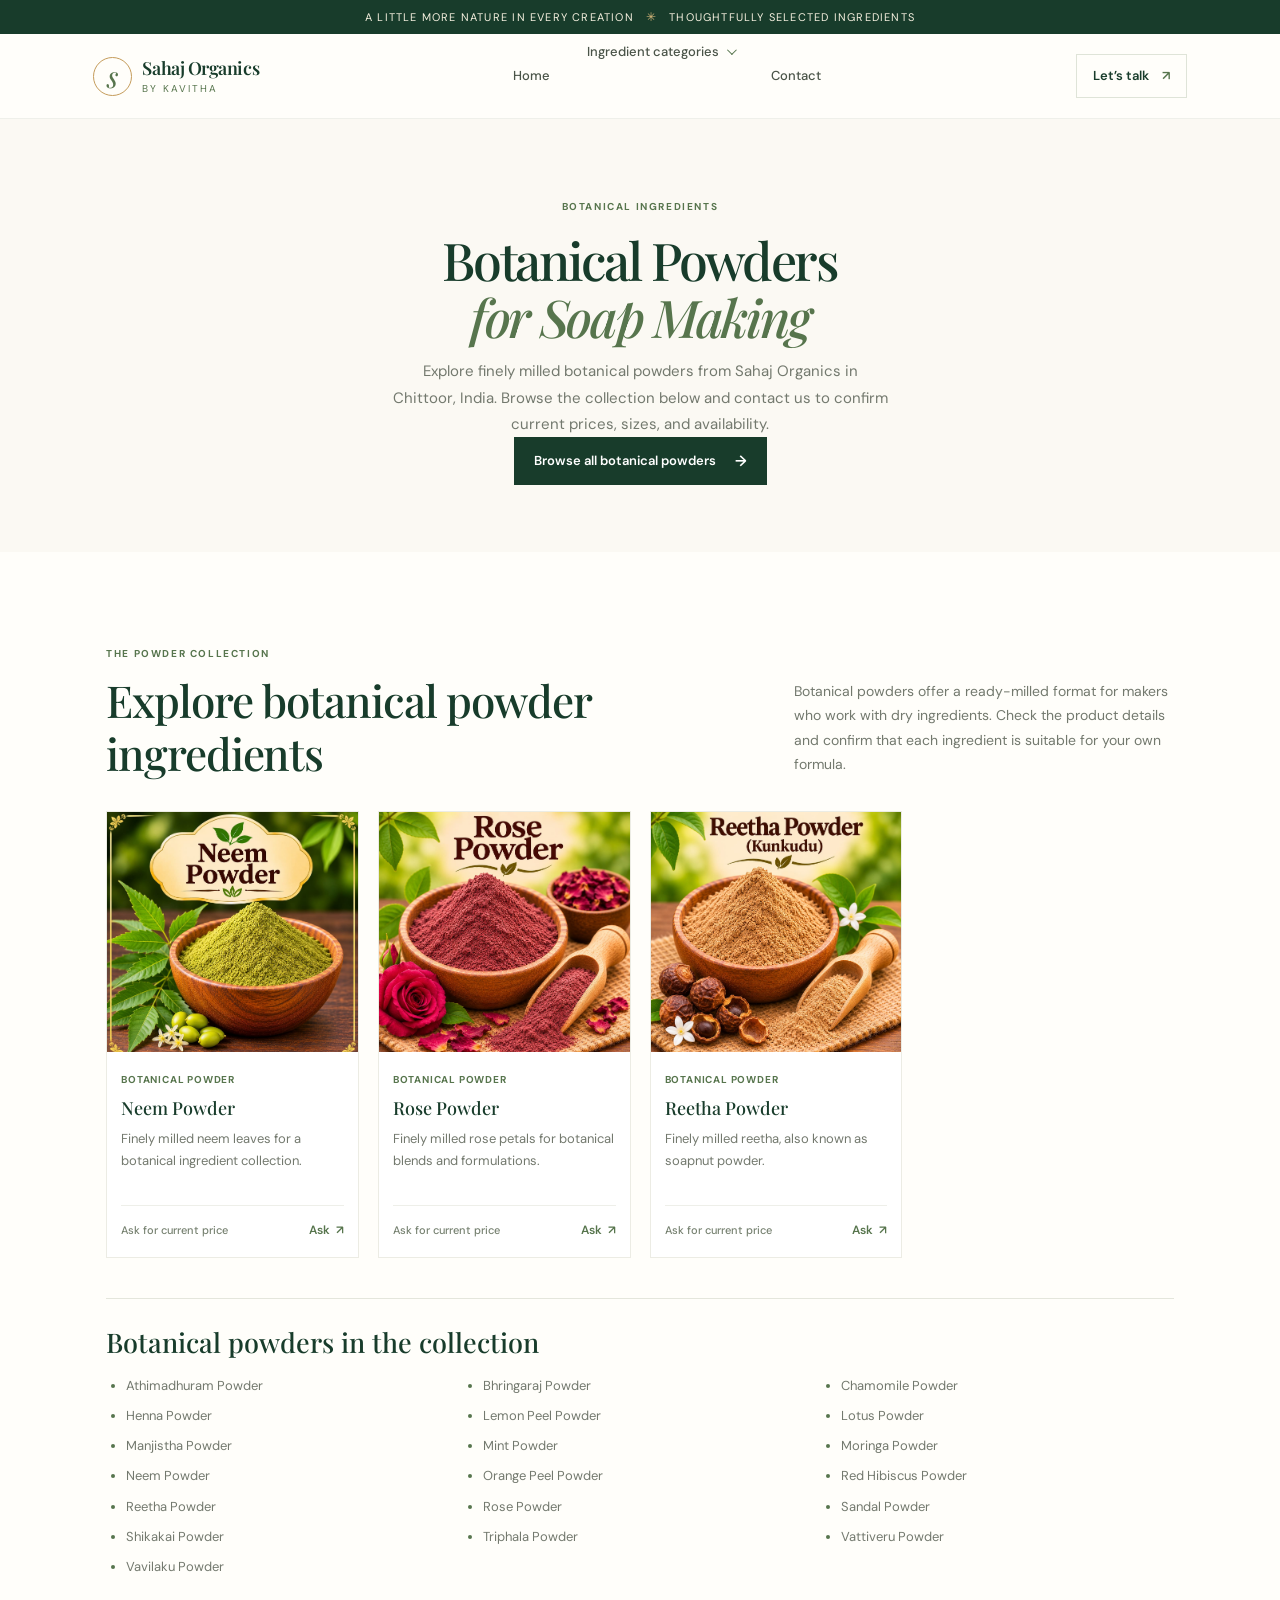
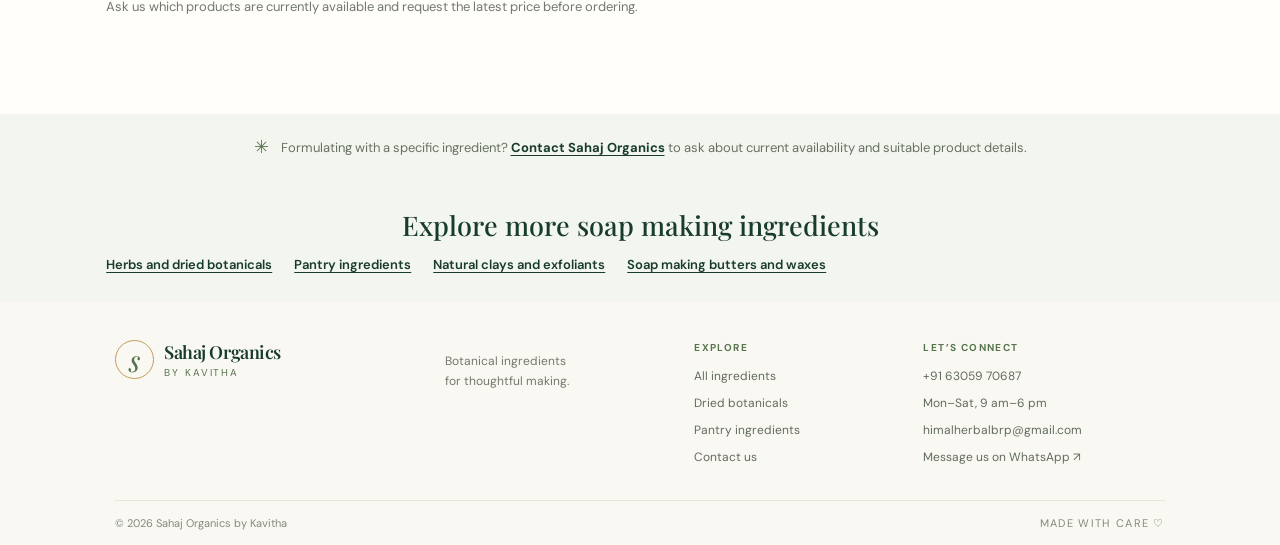
==== botanical-powders.html @ 860ac56c "Improve SEO and add category landing pages Co-authored-by: Copilot <223556219+Copilot@users.noreply." ====
<!doctype html>
<html lang="en-IN">
  <head>
    <meta charset="utf-8">
    <meta name="viewport" content="width=device-width, initial-scale=1">
    <meta name="theme-color" content="#183c2b">
    <meta name="description" content="Explore botanical powders for soap making from Sahaj Organics in India, including neem, rose, hibiscus, reetha, sandal, and more. Ask us about current prices.">
    <meta name="robots" content="index,follow,max-image-preview:large">
    <link rel="canonical" href="https://sahajorganics.github.io/soapsupplies/botanical-powders.html">
    <title>Botanical Powders for Soap Making | Sahaj Organics</title>
    <meta property="og:type" content="website">
    <meta property="og:locale" content="en_IN">
    <meta property="og:site_name" content="Sahaj Organics">
    <meta property="og:title" content="Botanical Powders for Soap Making | Sahaj Organics">
    <meta property="og:description" content="Explore botanical powders for soap making from Sahaj Organics in India, including neem, rose, hibiscus, reetha, sandal, and more.">
    <meta property="og:url" content="https://sahajorganics.github.io/soapsupplies/botanical-powders.html">
    <meta property="og:image" content="https://sahajorganics.github.io/soapsupplies/images/social-preview.jpg">
    <meta name="twitter:card" content="summary_large_image">
    <meta name="twitter:title" content="Botanical Powders for Soap Making | Sahaj Organics">
    <meta name="twitter:description" content="Explore botanical powders for soap making from Sahaj Organics in India.">
    <meta name="twitter:image" content="https://sahajorganics.github.io/soapsupplies/images/social-preview.jpg">
    <link rel="preconnect" href="https://fonts.googleapis.com">
    <link rel="preconnect" href="https://fonts.gstatic.com" crossorigin>
    <link href="https://fonts.googleapis.com/css2?family=DM+Sans:wght@400;500;600;700&family=Playfair+Display:wght@500;600;700&display=swap" rel="stylesheet">
    <link rel="stylesheet" href="styles.css">
    <script src="app.js" defer></script>
  </head>
  <body>
    <div class="announcement">A little more nature in every creation <span aria-hidden="true">✳</span> Thoughtfully selected ingredients</div>
    <header class="site-header">
      <a class="brand" href="index.html" aria-label="Sahaj Organics home"><span class="brand-mark" aria-hidden="true">s</span><span class="brand-copy"><strong>Sahaj Organics</strong><small>by Kavitha</small></span></a>
      <nav class="main-nav" aria-label="Main navigation">
        <a class="nav-link" href="index.html">Home</a>
        <details class="nav-dropdown">
          <summary>Ingredient categories <span class="dropdown-caret" aria-hidden="true"></span></summary>
          <div class="dropdown-menu">
            <a href="botanical-powders.html" aria-current="page">Botanical powders</a>
            <a href="dried-botanicals.html">Dried botanicals</a>
            <a href="soapmaking-pantry.html">Pantry ingredients</a>
            <a href="clays-exfoliants.html">Clays and exfoliants</a>
            <a href="soapmaking-butters-waxes.html">Butters and waxes</a>
          </div>
        </details>
        <a class="nav-link" href="contact.html">Contact</a>
      </nav>
      <a class="header-cta" href="https://wa.me/916305970687" target="_blank" rel="noreferrer">Let’s talk <span aria-hidden="true">↗</span></a>
    </header>
    <main>
      <section class="contact-hero category-hero">
        <span class="eyebrow">BOTANICAL INGREDIENTS</span>
        <h1>Botanical Powders<br><em>for Soap Making</em></h1>
        <p>Explore finely milled botanical powders from Sahaj Organics in Chittoor, India. Browse the collection below and contact us to confirm current prices, sizes, and availability.</p>
        <a class="button button-dark" href="index.html#shop" data-category-link="Botanical powders">Browse all botanical powders <span aria-hidden="true">→</span></a>
      </section>
      <section class="shop-section">
        <div class="section-heading">
          <div><span class="eyebrow">THE POWDER COLLECTION</span><h2>Explore botanical powder ingredients</h2></div>
          <p>Botanical powders offer a ready-milled format for makers who work with dry ingredients. Check the product details and confirm that each ingredient is suitable for your own formula.</p>
        </div>
        <div class="product-grid">
          <article class="product-card">
            <div class="product-image"><img src="images/NeemPowder.jpeg" alt="Neem powder botanical ingredient for soap making" loading="lazy"></div>
            <div class="product-info"><span class="product-category">Botanical powder</span><h3>Neem Powder</h3><p class="product-description">Finely milled neem leaves for a botanical ingredient collection.</p><div class="product-bottom"><strong class="product-price price-ask">Ask for current price</strong><a class="product-enquire" href="https://wa.me/916305970687?text=Hello%20Sahaj%20Organics%2C%20I%27d%20like%20to%20ask%20about%20Neem%20Powder." target="_blank" rel="noreferrer">Ask <span aria-hidden="true">↗</span></a></div></div>
          </article>
          <article class="product-card">
            <div class="product-image"><img src="images/RosePowder.jpeg" alt="Finely milled rose powder for soap making" loading="lazy"></div>
            <div class="product-info"><span class="product-category">Botanical powder</span><h3>Rose Powder</h3><p class="product-description">Finely milled rose petals for botanical blends and formulations.</p><div class="product-bottom"><strong class="product-price price-ask">Ask for current price</strong><a class="product-enquire" href="https://wa.me/916305970687?text=Hello%20Sahaj%20Organics%2C%20I%27d%20like%20to%20ask%20about%20Rose%20Powder." target="_blank" rel="noreferrer">Ask <span aria-hidden="true">↗</span></a></div></div>
          </article>
          <article class="product-card">
            <div class="product-image"><img src="images/ReethaPowder.jpeg" alt="Reetha soapnut powder botanical ingredient" loading="lazy"></div>
            <div class="product-info"><span class="product-category">Botanical powder</span><h3>Reetha Powder</h3><p class="product-description">Finely milled reetha, also known as soapnut powder.</p><div class="product-bottom"><strong class="product-price price-ask">Ask for current price</strong><a class="product-enquire" href="https://wa.me/916305970687?text=Hello%20Sahaj%20Organics%2C%20I%27d%20like%20to%20ask%20about%20Reetha%20Powder." target="_blank" rel="noreferrer">Ask <span aria-hidden="true">↗</span></a></div></div>
          </article>
        </div>
        <div class="category-ingredient-list">
          <h2>Botanical powders in the collection</h2>
          <ul><li>Athimadhuram Powder</li><li>Bhringaraj Powder</li><li>Chamomile Powder</li><li>Henna Powder</li><li>Lemon Peel Powder</li><li>Lotus Powder</li><li>Manjistha Powder</li><li>Mint Powder</li><li>Moringa Powder</li><li>Neem Powder</li><li>Orange Peel Powder</li><li>Red Hibiscus Powder</li><li>Reetha Powder</li><li>Rose Powder</li><li>Sandal Powder</li><li>Shikakai Powder</li><li>Triphala Powder</li><li>Vattiveru Powder</li><li>Vavilaku Powder</li></ul>
          <p>Ask us which products are currently available and request the latest price before ordering.</p>
        </div>
      </section>
      <section class="contact-footnote"><span aria-hidden="true">✳</span><p>Formulating with a specific ingredient? <a href="contact.html">Contact Sahaj Organics</a> to ask about current availability and suitable product details.</p></section>
      <section class="category-related-links" aria-label="Related ingredient categories">
        <h2>Explore more soap making ingredients</h2>
        <a href="dried-botanicals.html">Herbs and dried botanicals</a><a href="soapmaking-pantry.html">Pantry ingredients</a><a href="clays-exfoliants.html">Natural clays and exfoliants</a><a href="soapmaking-butters-waxes.html">Soap making butters and waxes</a>
      </section>
    </main>
    <footer class="site-footer">
      <div class="footer-main">
        <a class="brand footer-brand" href="index.html" aria-label="Sahaj Organics home"><span class="brand-mark" aria-hidden="true">s</span><span class="brand-copy"><strong>Sahaj Organics</strong><small>by Kavitha</small></span></a>
        <p>Botanical ingredients<br>for thoughtful making.</p>
        <div class="footer-links"><strong>EXPLORE</strong><a href="index.html#shop">All ingredients</a><a href="dried-botanicals.html">Dried botanicals</a><a href="soapmaking-pantry.html">Pantry ingredients</a><a href="contact.html">Contact us</a></div>
        <div class="footer-contact"><strong>LET’S CONNECT</strong><a href="tel:+916305970687">+91 63059 70687</a><span>Mon–Sat, 9 am–6 pm</span><a href="mailto:himalherbalbrp@gmail.com">himalherbalbrp@gmail.com</a><a href="https://wa.me/916305970687" target="_blank" rel="noreferrer">Message us on WhatsApp ↗</a></div>
      </div>
      <div class="footer-bottom"><span>© <span id="currentYear"></span> Sahaj Organics by Kavitha</span><span>MADE WITH CARE <span aria-hidden="true">♡</span></span></div>
    </footer>
  </body>
</html>
---- styles.css ----
:root {
  color-scheme: light;
  --forest: #183c2b;
  --forest-deep: #102b1e;
  --leaf: #57754d;
  --sage: #e8eee1;
  --sage-light: #f3f5ef;
  --cream: #fbf9f3;
  --paper: #fffefa;
  --gold: #c59c5b;
  --ink: #27382d;
  --muted: #73796e;
  --line: #e4e6dc;
  --serif: "Playfair Display", Georgia, serif;
  --sans: "DM Sans", Arial, sans-serif;
}

* { box-sizing: border-box; }
html { scroll-behavior: smooth; scroll-padding-top: 100px; }
body { margin: 0; background: var(--paper); color: var(--ink); font-family: var(--sans); font-size: 16px; line-height: 1.5; -webkit-font-smoothing: antialiased; }
a { color: inherit; text-decoration: none; }
button, input, textarea { font: inherit; }
button, a { -webkit-tap-highlight-color: transparent; }
::selection { color: white; background: var(--leaf); }

.announcement { min-height: 34px; display: flex; justify-content: center; align-items: center; gap: 12px; padding: 7px 16px; background: var(--forest); color: #f5f0df; font-size: 11px; letter-spacing: .11em; text-transform: uppercase; }
.announcement span { color: #d3b579; font-size: 12px; }
.site-header { height: 85px; display: flex; justify-content: space-between; align-items: center; padding: 0 7.3%; background: var(--paper); border-bottom: 1px solid rgba(32, 57, 39, .07); position: sticky; top: 0; z-index: 20; }
.brand { display: flex; align-items: center; gap: 10px; color: var(--forest); }
.brand-mark { width: 39px; height: 39px; display: grid; place-items: center; border: 1px solid var(--gold); border-radius: 50%; color: var(--leaf); font: italic 30px var(--serif); line-height: 1; }
.brand-copy { display: grid; gap: 1px; }
.brand-copy strong { font: 600 18px var(--serif); letter-spacing: -.025em; }
.brand-copy small { color: var(--leaf); font-size: 10px; letter-spacing: .19em; text-transform: uppercase; }
.main-nav { height: 100%; display: flex; align-items: center; gap: 37px; }
.nav-link, .nav-dropdown summary { padding: 10px 0; color: #4a5448; font-size: 13px; font-weight: 500; cursor: pointer; transition: color .2s ease; }
.nav-link:hover, .nav-link.active, .nav-dropdown summary:hover { color: var(--leaf); }
.nav-dropdown { height: 100%; display: flex; align-items: center; position: relative; }
.nav-dropdown summary { display: inline-flex; align-items: center; gap: 8px; list-style: none; line-height: 1.2; }
.nav-dropdown summary::-webkit-details-marker { display: none; }
.dropdown-caret { width: 7px; height: 7px; flex: 0 0 7px; border-right: 1.5px solid var(--leaf); border-bottom: 1.5px solid var(--leaf); transform: rotate(45deg) translateY(-2px); transition: transform .18s ease; }
.nav-dropdown[open] .dropdown-caret { transform: rotate(225deg) translateY(-2px); }
.nav-dropdown summary:focus-visible { outline: 2px solid var(--leaf); outline-offset: 5px; }
.dropdown-menu { display: none; position: absolute; top: calc(100% + 8px); left: -16px; z-index: 40; width: 260px; max-width: calc(100vw - 32px); padding: 8px; border: 1px solid var(--line); border-radius: 8px; background: var(--paper); box-shadow: 0 16px 38px rgba(27, 46, 32, .16); }
.nav-dropdown[open] .dropdown-menu { display: grid; }
.dropdown-menu a { display: flex; align-items: center; min-height: 42px; padding: 10px 12px; border-radius: 5px; color: var(--ink); font-size: 13px; transition: background-color .18s ease, color .18s ease; }
.dropdown-menu a:hover, .dropdown-menu a:focus-visible { outline: 0; background: var(--sage-light); color: var(--leaf); }
.dropdown-menu a:focus-visible { box-shadow: inset 0 0 0 1px var(--leaf); }
.header-cta { padding: 11px 16px; border: 1px solid #dfe4d8; color: var(--forest); font-size: 13px; font-weight: 600; transition: background .2s ease; }
.header-cta:hover { background: var(--sage-light); }
.header-cta span { padding-left: 10px; color: var(--leaf); }

.hero { position: relative; min-height: 585px; overflow: hidden; display: grid; grid-template-columns: 1.02fr .98fr; align-items: center; padding: 56px 10.1% 72px; background: var(--cream); }
.hero::before { content: ""; position: absolute; top: -225px; right: -210px; width: 660px; height: 660px; border: 1px solid #e8e7d8; border-radius: 50%; }
.hero::after { content: ""; position: absolute; top: -172px; right: -158px; width: 555px; height: 555px; border: 1px solid #ecebdc; border-radius: 50%; }
.hero-copy { position: relative; z-index: 2; max-width: 485px; }
.eyebrow { display: inline-flex; align-items: center; gap: 9px; color: var(--leaf); font-size: 10px; font-weight: 700; letter-spacing: .16em; line-height: 1.5; }
.hero .eyebrow span { color: var(--gold); font-size: 15px; }
h1, h2, h3, p { margin-top: 0; }
.hero h1, .contact-hero h1 { margin: 21px 0 17px; color: var(--forest); font: 500 clamp(48px, 5.8vw, 72px)/1.09 var(--serif); letter-spacing: -.045em; }
.hero h1 em, .story-content h2 em, .contact-hero h1 em { color: var(--leaf); font-weight: 500; }
.hero-copy > p { max-width: 420px; margin-bottom: 28px; color: var(--muted); font-size: 16px; line-height: 1.75; }
.hero-actions { display: flex; flex-wrap: wrap; align-items: center; gap: 18px 26px; }
.hero-actions .button { white-space: nowrap; }
.button { min-height: 48px; display: inline-flex; justify-content: center; align-items: center; gap: 19px; padding: 0 20px; border: 0; cursor: pointer; font-size: 13px; font-weight: 600; transition: transform .2s ease, background .2s ease; }
.button:hover { transform: translateY(-2px); }
.button-dark { background: var(--forest); color: white; }
.button-dark:hover { background: var(--forest-deep); }
.button-light { background: #f6f1e4; color: var(--forest); }
.button span { font-size: 15px; }
.text-link { color: var(--forest); font-size: 13px; font-weight: 600; }
.text-link span { padding-left: 8px; color: var(--leaf); font-size: 15px; }
.hero-note { display: flex; align-items: center; gap: 11px; margin-top: 50px; color: #798071; font-size: 12px; line-height: 1.7; }
.hero-note strong { color: var(--forest); font-weight: 600; }
.note-icon { width: 34px; height: 34px; display: grid; place-items: center; border: 1px solid #d7ddcb; border-radius: 50%; color: var(--leaf); font-size: 18px; }
.hero-visual { position: relative; z-index: 1; display: flex; justify-content: center; align-items: center; min-height: 455px; }
.hero-image-frame { width: min(335px, 70%); height: 405px; padding: 9px; transform: rotate(2deg); background: white; box-shadow: 0 20px 50px rgba(37, 57, 39, .17); }
.hero-image-frame img { width: 100%; height: 100%; object-fit: cover; }
.hero-stamp { position: absolute; top: 55px; right: 3%; width: 87px; height: 87px; display: flex; flex-direction: column; justify-content: center; align-items: center; border: 1px solid rgba(255,255,255,.62); border-radius: 50%; outline: 1px solid #d7c79c; outline-offset: -6px; background: var(--forest); color: #e5d6af; transform: rotate(9deg); }
.hero-stamp span { font-size: 7px; letter-spacing: .17em; }
.hero-stamp strong { font: italic 21px var(--serif); }
.hero-sparkle { position: absolute; z-index: 1; color: var(--gold); }
.sparkle-one { top: 112px; left: 7%; font-size: 19px; }
.sparkle-two { right: 9%; bottom: 69px; font-size: 27px; }
.hero-bottom-note { position: absolute; bottom: 24px; left: 10.1%; color: #879080; font-size: 8px; font-weight: 600; letter-spacing: .19em; }
.hero-bottom-note span { padding: 0 9px; color: var(--gold); }

.benefits { display: grid; grid-template-columns: repeat(3, 1fr); padding: 27px 13%; background: #fff; border-bottom: 1px solid var(--line); }
.benefits > div { display: flex; justify-content: center; align-items: center; gap: 13px; min-height: 51px; border-right: 1px solid var(--line); }
.benefits > div:last-child { border: 0; }
.benefit-icon { color: var(--leaf); font-size: 23px; }
.benefits strong, .benefits small { display: block; }
.benefits strong { color: var(--forest); font-size: 13px; font-weight: 600; }
.benefits small { margin-top: 4px; color: var(--muted); font-size: 11px; }

.category-links-section { padding: 70px 8.3%; background: var(--sage-light); }
.category-links-heading { max-width: 720px; margin: 0 auto 29px; text-align: center; }
.category-links-heading h2 { margin: 10px 0 9px; color: var(--forest); font: 500 38px/1.2 var(--serif); letter-spacing: -.025em; }
.category-links-heading p { margin: 0; color: var(--muted); font-size: 14px; line-height: 1.75; }
.category-links-grid { display: grid; grid-template-columns: repeat(3, minmax(0, 1fr)); gap: 14px; max-width: 1180px; margin: 0 auto; }
.category-link-card { display: flex; flex-direction: column; min-height: 190px; padding: 21px; border: 1px solid var(--line); background: var(--paper); transition: transform .2s ease, box-shadow .2s ease; }
.category-link-card:hover { transform: translateY(-2px); box-shadow: 0 10px 24px rgba(31, 51, 35, .08); }
.category-link-card h3 { margin: 0 0 9px; color: var(--forest); font: 500 20px/1.35 var(--serif); }
.category-link-card p { margin: 0 0 15px; color: var(--muted); font-size: 13px; line-height: 1.7; }
.category-link-card > span { display: flex; justify-content: space-between; gap: 8px; margin-top: auto; color: var(--leaf); font-size: 12px; font-weight: 700; }
.category-ingredient-list { max-width: 1100px; margin: 40px auto 0; padding-top: 26px; border-top: 1px solid var(--line); }
.category-ingredient-list h2, .category-related-links h2 { margin: 0 0 15px; color: var(--forest); font: 500 27px/1.3 var(--serif); }
.category-ingredient-list ul { display: grid; grid-template-columns: repeat(3, minmax(0, 1fr)); gap: 8px 24px; margin: 0; padding-left: 20px; color: var(--muted); font-size: 13px; line-height: 1.7; }
.category-ingredient-list li::marker { color: var(--leaf); }
.category-ingredient-list p { margin: 18px 0 0; color: var(--muted); font-size: 13px; line-height: 1.7; }
.category-related-links { display: flex; flex-wrap: wrap; align-items: center; gap: 12px 22px; padding: 27px 8.3%; background: var(--sage-light); }
.category-related-links h2 { flex: 1 0 100%; margin-bottom: 0; text-align: center; }
.category-related-links a { color: var(--forest); font-size: 13px; font-weight: 600; text-decoration: underline; text-underline-offset: 3px; }
.category-related-links a:hover { color: var(--leaf); }

.shop-section { padding: 88px 8.3% 96px; background: var(--paper); }
.section-heading { display: flex; justify-content: space-between; align-items: end; gap: 30px; margin-bottom: 31px; }
.section-heading h2, .story-content h2, .contact-card h2, .enquiry-form h2 { margin: 10px 0 0; color: var(--forest); font: 500 44px/1.2 var(--serif); letter-spacing: -.025em; }
.section-heading > p { max-width: 380px; margin: 0 0 3px; color: var(--muted); font-size: 14px; line-height: 1.75; }
.shop-controls { display: flex; justify-content: space-between; align-items: center; gap: 18px; padding: 15px 0; border-top: 1px solid var(--line); border-bottom: 1px solid var(--line); }
.category-filters { display: flex; flex-wrap: wrap; gap: 7px; }
.filter-chip { min-height: 36px; padding: 0 13px; border: 1px solid transparent; background: transparent; color: #687166; cursor: pointer; font-size: 12px; transition: .2s ease; }
.filter-chip:hover { border-color: #dfe4d8; color: var(--forest); }
.filter-chip.selected { border-color: var(--forest); background: var(--forest); color: #fff; }
.search-box { width: 210px; min-width: 170px; height: 36px; display: flex; align-items: center; gap: 7px; padding: 0 10px; border: 1px solid var(--line); color: #8a9284; }
.search-icon { font-size: 22px; line-height: 1; }
.search-box input { width: 100%; border: 0; outline: 0; background: transparent; color: var(--ink); font-size: 13px; }
.search-box input::placeholder { color: #92978d; }
.results-count { margin: 17px 0; color: #848a80; font-size: 12px; }
.product-grid { display: grid; grid-template-columns: repeat(4, minmax(0, 1fr)); gap: 27px 19px; }
.product-card { min-width: 0; border: 1px solid #ecece4; background: #fff; transition: box-shadow .22s ease, transform .22s ease; }
.product-card:hover { transform: translateY(-3px); box-shadow: 0 12px 30px rgba(31, 51, 35, .08); }
.product-image { position: relative; width: 100%; height: 240px; display: grid; place-items: center; overflow: hidden; padding: 0; border: 0; background: var(--sage-light); color: inherit; font: inherit; text-align: left; cursor: pointer; }
.product-image img { width: 100%; height: 100%; object-fit: cover; transition: transform .45s ease; }
.product-card:hover .product-image img { transform: scale(1.035); }
.product-image:focus-visible, .product-title-button:focus-visible { outline: 2px solid var(--leaf); outline-offset: 3px; }
.image-zoom { position: absolute; top: 11px; right: 11px; width: 31px; height: 31px; display: grid; place-items: center; border: 1px solid rgba(32, 60, 42, .12); border-radius: 50%; background: rgba(255,255,255,.9); color: var(--forest); font-size: 18px; opacity: 0; transition: opacity .2s ease; }
.product-card:hover .image-zoom, .product-image:focus-visible .image-zoom { opacity: 1; }
.product-info { padding: 14px 14px 13px; }
.product-category { color: var(--leaf); font-size: 10px; font-weight: 700; letter-spacing: .08em; text-transform: uppercase; }
.product-info h3 { margin: 7px 0 8px; color: var(--forest); font: 500 18px/1.3 var(--serif); }
.product-title-button { padding: 0; border: 0; background: transparent; color: inherit; font: inherit; text-align: left; cursor: pointer; }
.product-title-button:hover { color: var(--leaf); }
.product-description { min-height: 65px; margin: 0; color: var(--muted); font-size: 13px; line-height: 1.65; }
.product-bottom { display: flex; justify-content: space-between; align-items: center; gap: 5px; margin-top: 12px; padding-top: 10px; border-top: 1px solid #eeefe9; }
.product-price { color: var(--forest); font-size: 13px; font-weight: 700; }
.product-price.price-ask { color: #768170; font-size: 11px; font-weight: 500; }
.product-enquire { padding: 5px 0 5px 5px; color: var(--leaf); font-size: 12px; font-weight: 600; white-space: nowrap; }
.product-enquire span { padding-left: 3px; }
.empty-state { grid-column: 1 / -1; padding: 55px 20px; text-align: center; color: var(--muted); }
.empty-state > span { color: var(--leaf); font-size: 32px; }
.empty-state h3 { margin: 12px 0 7px; color: var(--forest); font: 500 22px var(--serif); }
.empty-state p { margin: 0; font-size: 14px; }
.price-note { margin: 28px 0 0; color: #848a80; font-size: 12px; line-height: 1.7; }

.product-dialog { width: min(920px, calc(100vw - 32px)); max-width: none; max-height: calc(100vh - 32px); padding: 0; overflow: visible; border: 0; border-radius: 12px; background: transparent; color: var(--ink); }
.product-dialog::backdrop { background: rgba(16, 35, 24, .62); backdrop-filter: blur(3px); }
.product-dialog-panel { position: relative; max-height: calc(100vh - 32px); overflow-y: auto; border-radius: 12px; background: var(--paper); box-shadow: 0 24px 70px rgba(12, 31, 19, .28); }
.product-dialog-layout { display: grid; grid-template-columns: minmax(0, .9fr) minmax(0, 1.1fr); align-items: stretch; }
.product-dialog-media { align-self: stretch; display: flex; align-items: flex-start; justify-content: center; min-height: 0; background: transparent; }
.product-dialog-media img { display: block; width: 100%; height: auto; object-fit: contain; }
.product-dialog-copy { align-self: stretch; min-height: 0; overflow-y: auto; padding: 46px 42px 38px; }
.dialog-close { position: absolute; top: 14px; right: 14px; z-index: 2; width: 38px; height: 38px; display: grid; place-items: center; border: 1px solid var(--line); border-radius: 50%; background: var(--paper); color: var(--forest); font-size: 24px; line-height: 1; cursor: pointer; }
.dialog-close:hover { background: var(--sage); }
.dialog-close:focus-visible { outline: 2px solid var(--leaf); outline-offset: 3px; }
.product-dialog-copy h2 { margin: 10px 40px 8px 0; color: var(--forest); font: 500 38px/1.2 var(--serif); }
.dialog-product-price { margin: 0 0 24px; color: var(--forest); font-size: 18px; font-weight: 700; }
.dialog-description h3, .product-detail-sections h3 { margin: 0 0 8px; color: var(--forest); font-size: 15px; font-weight: 700; }
.dialog-description p { margin: 0; color: var(--muted); font-size: 14px; line-height: 1.7; }
.product-detail-sections { display: grid; gap: 18px; margin-top: 22px; }
.product-detail-sections[hidden] { display: none; }
.product-detail-list { display: grid; gap: 6px; margin: 0; padding-left: 19px; color: var(--muted); font-size: 13px; line-height: 1.65; }
.product-detail-list li::marker { color: var(--leaf); }
.dialog-product-note { margin: 20px 0 0; color: var(--muted); font-size: 12px; line-height: 1.65; }
.dialog-enquire { margin-top: 16px; }
.reviews-section { padding: 76px 8.3%; background: var(--sage-light); }
.reviews-section-inner { max-width: 1120px; margin: 0 auto; display: grid; grid-template-columns: minmax(0, 1fr) minmax(0, 1fr); align-items: start; gap: 30px 7%; }
.reviews-section-heading { grid-column: 1 / -1; text-align: center; }
.reviews-section-heading h2 { margin: 10px 0 8px; color: var(--forest); font: 500 42px/1.2 var(--serif); letter-spacing: -.025em; }
.reviews-section-heading > p { max-width: 520px; margin: 0 auto; color: var(--muted); font-size: 14px; line-height: 1.75; }
.approved-reviews { min-width: 0; }
.approved-review-empty { margin: 0; padding: 24px; border: 1px dashed #d5dacd; background: rgba(255,255,255,.55); color: var(--muted); font-size: 13px; line-height: 1.6; }
.approved-review-list { display: grid; gap: 12px; }
.approved-review { padding: 18px 20px; border: 1px solid var(--line); background: #fff; }
.approved-review-rating { margin: 0 0 4px; color: #a17d35; letter-spacing: .12em; }
.approved-review h4 { margin: 0 0 5px; color: var(--forest); font-size: 14px; }
.approved-review p:last-child { margin: 0; color: var(--muted); font-size: 13px; line-height: 1.65; }
.review-form { display: grid; gap: 13px; padding: 24px; border: 1px solid var(--line); background: #fff; }
.review-form h3 { margin: 0; color: var(--forest); font: 500 24px/1.3 var(--serif); }
.review-form-field { display: grid; gap: 6px; }
.review-form-field label, .review-rating legend { color: var(--forest); font-size: 12px; font-weight: 600; }
.review-form-field input, .review-form-field textarea { box-sizing: border-box; width: 100%; padding: 11px 12px; border: 1px solid #e3e6dc; border-radius: 0; outline-color: var(--leaf); background: #fdfdfa; color: var(--ink); font-size: 14px; }
.review-form-field textarea { resize: vertical; }
.review-rating { margin: 0; padding: 0; border: 0; }
.review-rating-options { display: flex; gap: 3px; margin-top: 5px; }
.review-rating-option { position: relative; display: grid; place-items: center; cursor: pointer; }
.review-rating-option input { position: absolute; width: 1px; height: 1px; opacity: 0; }
.review-rating-option span[aria-hidden="true"] { padding: 0 2px; color: #aeb4a8; font-size: 27px; line-height: 1.2; transition: color .15s ease; }
.review-rating-option.selected span[aria-hidden="true"], .review-rating-option:hover span[aria-hidden="true"] { color: #a17d35; }
.review-rating-option input:focus-visible + span { outline: 2px solid var(--leaf); outline-offset: 2px; }
.review-form > .button { justify-self: start; }
.review-submission-note { margin: 0; color: var(--muted); font-size: 12px; line-height: 1.6; }
.review-whatsapp-link { width: fit-content; color: var(--forest); font-size: 13px; font-weight: 700; text-decoration: underline; text-underline-offset: 3px; }
.review-whatsapp-link[hidden] { display: none; }

.story-section { position: relative; overflow: hidden; display: grid; grid-template-columns: 1.05fr .95fr; align-items: center; gap: 8%; padding: 82px 12%; background: var(--sage-light); }
.story-decoration { position: absolute; left: -95px; bottom: -205px; color: rgba(75, 103, 70, .045); font: italic 530px/1 var(--serif); }
.story-content { position: relative; z-index: 1; }
.story-content h2 { margin: 15px 0 19px; font-size: 42px; line-height: 1.16; }
.story-content > p { max-width: 480px; margin-bottom: 14px; color: var(--muted); font-size: 14px; line-height: 1.8; }
.story-content .text-link { display: inline-block; margin-top: 13px; }
.story-image { position: relative; width: 100%; max-width: 360px; height: 360px; justify-self: end; }
.story-image img { width: 100%; height: 100%; object-fit: cover; }
.story-image > span { position: absolute; right: -30px; bottom: 25px; padding: 15px 21px; background: var(--paper); color: var(--forest); font: 500 15px/1.55 var(--serif); box-shadow: 0 8px 22px rgba(28, 48, 34, .1); }
.story-image em { color: var(--leaf); }
.story-values-section { padding: 72px 12% 78px; background: var(--paper); }
.story-values-heading { margin-bottom: 29px; text-align: center; }
.story-values-heading h2 { margin: 10px 0 0; color: var(--forest); font: 500 34px/1.2 var(--serif); letter-spacing: -.025em; }
.story-values-grid { display: grid; grid-template-columns: repeat(3, minmax(0, 1fr)); gap: 17px; max-width: 1100px; margin: 0 auto; }
.story-value-card { padding: 25px 22px 23px; border: 1px solid var(--line); background: var(--cream); text-align: center; }
.story-value-icon { color: var(--leaf); font-size: 22px; }
.story-value-card h3 { margin: 11px 0 7px; color: var(--forest); font: 500 19px var(--serif); }
.story-value-card p { margin: 0 auto; max-width: 270px; color: var(--muted); font-size: 13px; line-height: 1.75; }
.promise-section { position: relative; overflow: hidden; padding: 73px 12%; background: var(--forest); color: #fff; text-align: center; }
.promise-content { position: relative; z-index: 1; max-width: 770px; margin: 0 auto; }
.promise-content .eyebrow { color: #d1bd8e; }
.promise-content h2 { margin: 12px 0 19px; font: 500 36px/1.2 var(--serif); }
.promise-content h2 em { color: #d1bd8e; font-weight: 500; }
.promise-content blockquote { margin: 0 auto 20px; color: #edf0e9; font: 400 14px/1.9 var(--serif); }
.promise-author { display: grid; gap: 4px; color: #fff; font-size: 12px; }
.promise-author strong { font-weight: 600; }
.promise-author span { color: #d1bd8e; font-size: 9px; letter-spacing: .12em; text-transform: uppercase; }
.promise-flower { position: absolute; top: 50%; right: 7%; color: rgba(232, 238, 225, .08); font-size: 180px; transform: translateY(-50%); }

.closing-banner { position: relative; overflow: hidden; display: flex; flex-direction: column; align-items: center; padding: 60px 20px 64px; background: var(--forest); color: white; text-align: center; }
.closing-banner .eyebrow { color: #d1bd8e; }
.closing-banner h2 { margin: 12px 0 9px; font: 500 35px var(--serif); letter-spacing: -.02em; }
.closing-banner p { margin: 0 0 22px; color: #cad3c6; font-size: 14px; }
.banner-leaf { position: absolute; right: 9%; bottom: -49px; color: rgba(232, 238, 225, .1); font-size: 170px; }
.site-footer { padding: 38px 9% 0; background: #f9f8f2; }
.footer-main { display: grid; grid-template-columns: 1.5fr 1.1fr 1fr 1.2fr; gap: 28px; padding-bottom: 34px; }
.footer-brand { align-self: start; }
.footer-main > p { margin: 11px 0 0; color: var(--muted); font-size: 12px; line-height: 1.7; }
.footer-links, .footer-contact { display: grid; align-content: start; gap: 9px; }
.footer-links > strong, .footer-contact > strong { margin-bottom: 3px; color: var(--leaf); font-size: 10px; letter-spacing: .14em; }
.footer-links a, .footer-contact a { width: fit-content; color: #626b60; font-size: 12px; }
.footer-contact span { color: #626b60; font-size: 12px; }
.footer-contact a, .footer-contact span { overflow-wrap: anywhere; }
.footer-links a:hover, .footer-contact a:hover { color: var(--forest); }
.footer-bottom { display: flex; justify-content: space-between; gap: 12px; padding: 14px 0; border-top: 1px solid var(--line); color: #848a80; font-size: 11px; }
.footer-bottom > span:last-child { letter-spacing: .12em; }
.footer-bottom > span:last-child span { color: var(--leaf); }

.contact-hero { padding: 74px 20px 67px; background: var(--cream); text-align: center; }
.contact-hero h1 { margin: 15px 0 13px; font-size: 64px; }
.category-hero h1 { font-size: 52px; }
.contact-hero > p { max-width: 500px; margin: 0 auto; color: var(--muted); font-size: 15px; line-height: 1.75; }
.contact-section { display: grid; grid-template-columns: .93fr 1.07fr; gap: 8%; max-width: 1000px; margin: 0 auto; padding: 68px 30px 78px; }
.contact-card { padding: 28px 0; }
.contact-card h2, .enquiry-form h2 { margin: 12px 0 10px; font-size: 30px; }
.contact-card > p { max-width: 380px; margin-bottom: 26px; color: var(--muted); font-size: 14px; line-height: 1.75; }
.contact-method { display: flex; align-items: center; gap: 13px; padding: 14px 0; border-top: 1px solid var(--line); }
.contact-method-icon { width: 35px; height: 35px; display: grid; place-items: center; border-radius: 50%; background: var(--sage); color: var(--leaf); font-size: 15px; }
.contact-method > span:nth-child(2) { display: grid; gap: 5px; }
.contact-method small { color: var(--leaf); font-size: 10px; font-weight: 700; letter-spacing: .12em; }
.contact-method strong { color: var(--forest); font-size: 14px; font-weight: 600; }
.contact-method strong { line-height: 1.65; }
.method-note { color: var(--muted); font-size: 12px; }
.method-arrow { margin-left: auto; color: var(--leaf); }
.contact-aside { display: flex; align-items: start; gap: 10px; margin-top: 23px; padding: 16px; background: var(--sage-light); color: #697365; font-size: 13px; line-height: 1.7; }
.contact-aside span { color: var(--leaf); font-size: 15px; }
.enquiry-form { display: grid; align-content: start; gap: 11px; padding: 28px; border: 1px solid var(--line); background: #fff; }
.enquiry-form h2 { margin: 1px 0 9px; }
.enquiry-form label { margin-top: 7px; color: var(--forest); font-size: 12px; font-weight: 600; }
.enquiry-form input, .enquiry-form textarea { width: 100%; padding: 12px; border: 1px solid #e3e6dc; border-radius: 0; outline-color: var(--leaf); background: #fdfdfa; color: var(--ink); font-size: 14px; resize: vertical; }
.enquiry-form input::placeholder, .enquiry-form textarea::placeholder { color: #9a9f96; }
.enquiry-form .button { justify-self: start; margin-top: 7px; }
.form-note { margin: 0; color: #848a80; font-size: 12px; line-height: 1.6; }
.contact-footnote { display: flex; justify-content: center; align-items: center; gap: 12px; padding: 20px; background: var(--sage-light); color: #687166; font-size: 13px; }
.contact-footnote > span { color: var(--leaf); font-size: 18px; }
.contact-footnote p { margin: 0; }
.contact-footnote a { color: var(--forest); font-weight: 700; text-decoration: underline; text-underline-offset: 3px; }
.visually-hidden { position: absolute; width: 1px; height: 1px; padding: 0; margin: -1px; overflow: hidden; clip: rect(0, 0, 0, 0); white-space: nowrap; border: 0; }

@media (min-width: 1500px) {
  .hero { padding-right: max(10.1%, calc((100% - 1180px) / 2)); padding-left: max(10.1%, calc((100% - 1180px) / 2)); }
  .shop-section { padding-right: max(8.3%, calc((100% - 1280px) / 2)); padding-left: max(8.3%, calc((100% - 1280px) / 2)); }
}
@media (max-width: 1050px) {
  .site-header { padding: 0 4%; }
  .main-nav { gap: 20px; }
  .hero { padding-right: 7%; padding-left: 7%; }
  .hero-bottom-note { left: 7%; }
  .shop-section { padding-right: 5%; padding-left: 5%; }
  .reviews-section { padding-right: 5%; padding-left: 5%; }
  .product-grid { grid-template-columns: repeat(3, minmax(0, 1fr)); }
  .product-image { height: 255px; }
  .story-section { gap: 7%; padding-right: 8%; padding-left: 8%; }
  .story-values-section { padding-right: 8%; padding-left: 8%; }
}
@media (max-width: 720px) {
  .announcement { min-height: 31px; font-size: 10px; letter-spacing: .08em; }
  .site-header { height: auto; min-height: 70px; flex-wrap: wrap; gap: 0 12px; padding: 12px 5%; }
  .brand-mark { width: 34px; height: 34px; font-size: 26px; }
  .brand-copy strong { font-size: 16px; }
  .header-cta { margin-left: auto; padding: 9px 10px; font-size: 12px; }
  .main-nav { order: 2; width: 100%; height: 37px; justify-content: space-between; gap: 8px; margin-top: 7px; border-top: 1px solid var(--line); }
  .nav-link, .nav-dropdown summary { font-size: 12px; }
  .dropdown-menu { top: calc(100% + 6px); left: -8px; }
  .hero { min-height: 0; grid-template-columns: 1fr; padding: 50px 7% 67px; }
  .hero h1 { font-size: clamp(48px, 13vw, 64px); }
  .hero-copy > p { max-width: 450px; }
  .hero-note { margin-top: 29px; }
  .hero-visual { min-height: 355px; margin-top: 10px; }
  .hero-image-frame { width: min(285px, 66%); height: 332px; }
  .hero-stamp { top: 25px; right: 3%; width: 72px; height: 72px; }
  .hero-stamp strong { font-size: 17px; }
  .sparkle-one { top: 70px; left: 4%; }
  .sparkle-two { bottom: 38px; right: 7%; }
  .hero-bottom-note { left: 7%; bottom: 21px; font-size: 7px; }
  .benefits { grid-template-columns: 1fr; padding: 12px 8%; }
  .benefits > div { justify-content: start; min-height: 61px; border-right: 0; border-bottom: 1px solid var(--line); }
  .benefits > div:last-child { border: 0; }
  .benefits small { font-size: 11px; }
  .category-links-section { padding: 52px 6%; }
  .category-links-heading h2 { font-size: 32px; }
  .category-links-grid { grid-template-columns: 1fr; gap: 10px; }
  .category-link-card { min-height: 0; padding: 19px; }
  .category-ingredient-list ul { grid-template-columns: repeat(2, minmax(0, 1fr)); gap: 6px 16px; }
  .category-ingredient-list h2, .category-related-links h2 { font-size: 24px; }
  .category-related-links { justify-content: center; padding: 24px 6%; }
  .shop-section { padding: 62px 5% 68px; }
  .reviews-section { padding: 54px 5%; }
  .reviews-section-inner { grid-template-columns: 1fr; gap: 20px; }
  .reviews-section-heading h2 { font-size: 36px; }
  .review-form { padding: 20px 16px; }
  .section-heading { display: block; margin-bottom: 21px; }
  .section-heading h2, .story-content h2 { font-size: 36px; }
  .section-heading > p { margin-top: 10px; }
  .shop-controls { align-items: stretch; flex-direction: column-reverse; gap: 12px; }
  .search-box { width: 100%; }
  .category-filters { gap: 5px; }
  .filter-chip { padding: 0 9px; font-size: 11px; }
  .product-grid { grid-template-columns: repeat(2, minmax(0, 1fr)); gap: 14px 10px; }
  .product-image { height: clamp(145px, 45vw, 235px); }
  .product-info { padding: 10px; }
  .product-info h3 { font-size: 16px; }
  .product-description { min-height: 72px; font-size: 12px; }
  .product-price { font-size: 11px; }
  .product-price.price-ask { font-size: 10px; }
  .product-enquire { font-size: 11px; }
  .product-dialog { width: calc(100vw - 20px); max-height: calc(100vh - 20px); }
  .product-dialog-panel { max-height: calc(100vh - 20px); }
  .product-dialog-layout { grid-template-columns: 1fr; }
  .product-dialog-media { height: auto; padding: 0; }
  .product-dialog-media img { width: 100%; height: auto; }
  .product-dialog-copy { max-height: none; overflow: visible; padding: 27px 22px 23px; }
  .product-dialog-copy h2 { font-size: 32px; }
  .dialog-product-price { margin-bottom: 18px; }
  .product-detail-sections { gap: 14px; margin-top: 18px; }
  .story-section { grid-template-columns: 1fr; gap: 30px; padding: 58px 8%; }
  .story-content h2 { font-size: 36px; }
  .story-image { width: 85%; height: auto; aspect-ratio: 1; justify-self: center; }
  .story-image > span { right: -18px; bottom: 18px; font-size: 13px; }
  .story-values-section { padding: 53px 7%; }
  .story-values-heading h2 { font-size: 30px; }
  .story-values-grid { grid-template-columns: 1fr; gap: 10px; }
  .story-value-card { padding: 22px 18px; }
  .promise-section { padding: 53px 8%; }
  .promise-content h2 { font-size: 30px; }
  .promise-content blockquote { font-size: 12px; }
  .promise-flower { right: -50px; font-size: 135px; }
  .closing-banner { padding: 48px 20px; }
  .closing-banner h2 { font-size: 32px; }
  .closing-banner p { max-width: 320px; line-height: 1.7; }
  .site-footer { padding: 31px 7% 0; }
  .footer-main { grid-template-columns: 1fr 1fr; gap: 25px 15px; }
  .footer-main > p { margin-top: 5px; }
  .footer-bottom { font-size: 10px; }
  .contact-hero { padding: 55px 7% 48px; }
  .contact-hero h1 { font-size: 54px; }
  .category-hero h1 { font-size: 42px; }
  .contact-hero > p { font-size: 14px; }
  .contact-section { grid-template-columns: 1fr; gap: 20px; padding: 38px 6% 52px; }
  .contact-card { padding: 0; }
  .contact-card h2, .enquiry-form h2 { font-size: 30px; }
  .enquiry-form { padding: 22px 18px; }
  .contact-footnote { align-items: start; font-size: 12px; line-height: 1.7; }
}
@media (prefers-reduced-motion: reduce) {
  *, *::before, *::after { scroll-behavior: auto !important; transition-duration: .01ms !important; }
}
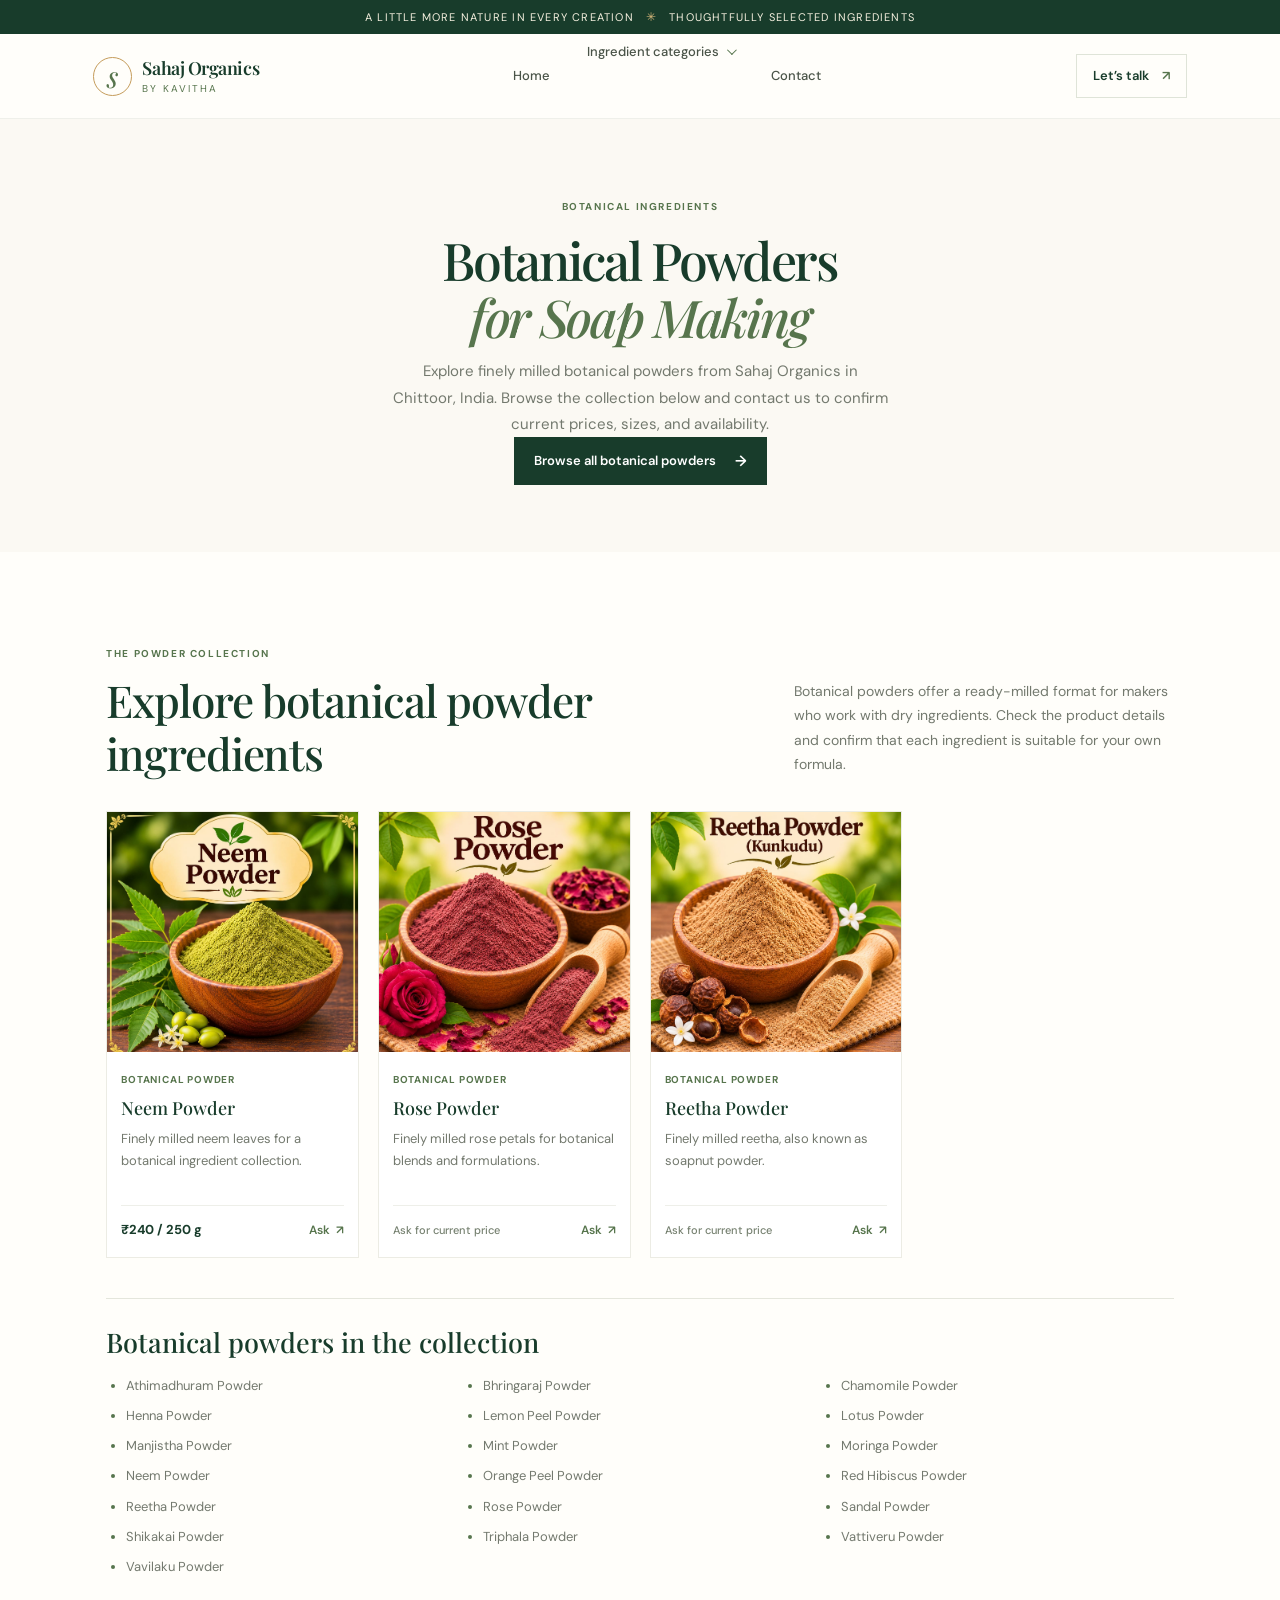
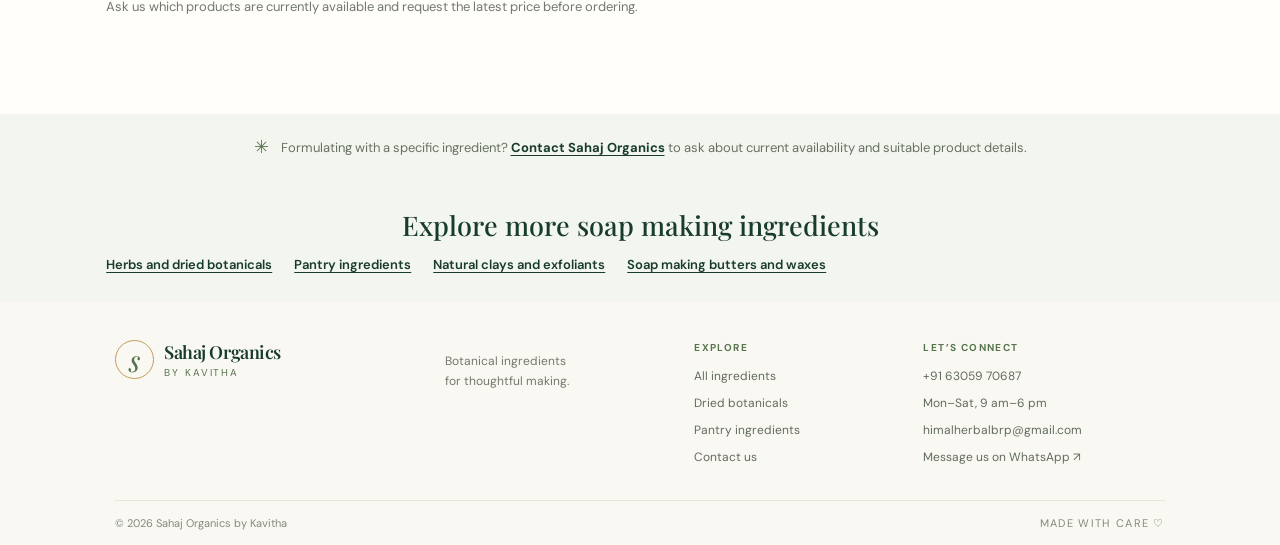
==== commit a6e70bba: "Update product rates from manual Co-authored-by: Copilot <223556219+Copilot@users.noreply.github.com" ====
--- a/botanical-powders.html
+++ b/botanical-powders.html
@@ -60,7 +60,7 @@
         <div class="product-grid">
           <article class="product-card">
             <div class="product-image"><img src="images/NeemPowder.jpeg" alt="Neem powder botanical ingredient for soap making" loading="lazy"></div>
-            <div class="product-info"><span class="product-category">Botanical powder</span><h3>Neem Powder</h3><p class="product-description">Finely milled neem leaves for a botanical ingredient collection.</p><div class="product-bottom"><strong class="product-price price-ask">Ask for current price</strong><a class="product-enquire" href="https://wa.me/916305970687?text=Hello%20Sahaj%20Organics%2C%20I%27d%20like%20to%20ask%20about%20Neem%20Powder." target="_blank" rel="noreferrer">Ask <span aria-hidden="true">↗</span></a></div></div>
+            <div class="product-info"><span class="product-category">Botanical powder</span><h3>Neem Powder</h3><p class="product-description">Finely milled neem leaves for a botanical ingredient collection.</p><div class="product-bottom"><strong class="product-price">₹240 / 250 g</strong><a class="product-enquire" href="https://wa.me/916305970687?text=Hello%20Sahaj%20Organics%2C%20I%27d%20like%20to%20ask%20about%20Neem%20Powder." target="_blank" rel="noreferrer">Ask <span aria-hidden="true">↗</span></a></div></div>
           </article>
           <article class="product-card">
             <div class="product-image"><img src="images/RosePowder.jpeg" alt="Finely milled rose powder for soap making" loading="lazy"></div>
